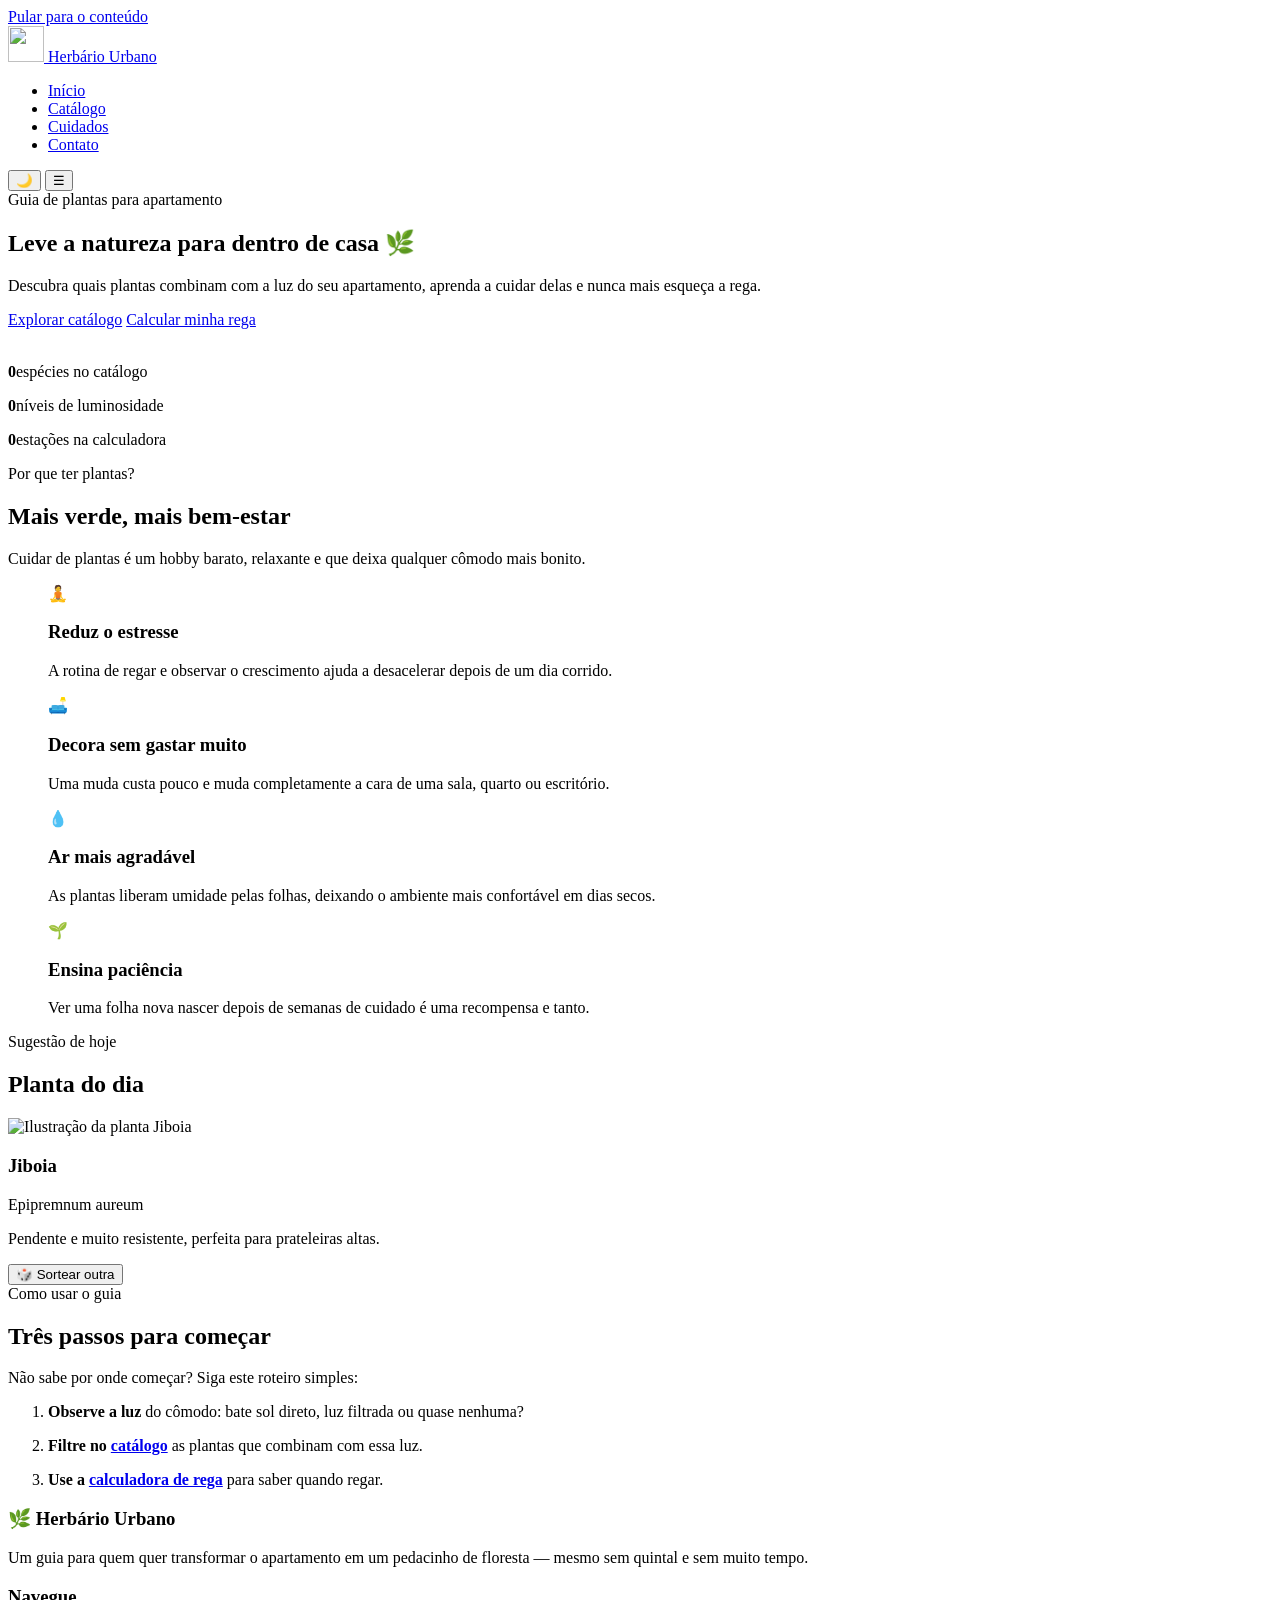
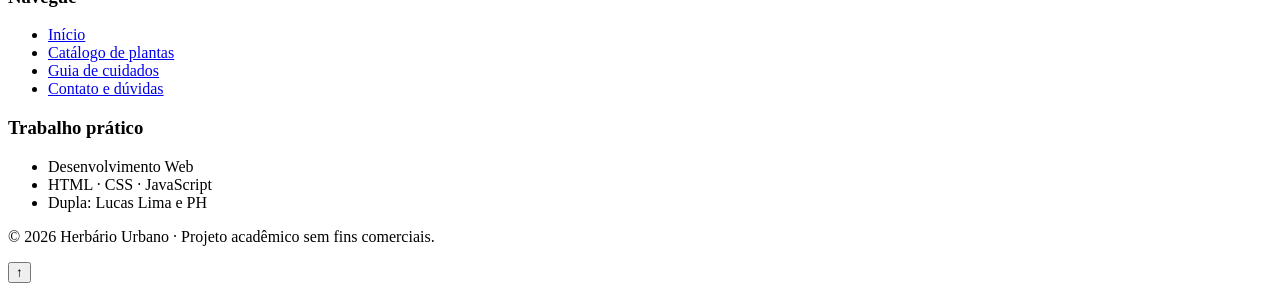
==== index.html @ 374f01f7 "Add files via upload" ====
<!DOCTYPE html>
<html lang="pt-BR">
<head>
  <meta charset="UTF-8">
  <meta name="viewport" content="width=device-width, initial-scale=1.0">
  <meta name="description" content="Guia de plantas para apartamento: catálogo, cuidados e calculadora de rega.">
  <title>Início | Herbário Urbano</title>
  <link rel="icon" href="img/logo.svg" type="image/svg+xml">
  <link rel="preconnect" href="https://fonts.googleapis.com">
  <link rel="preconnect" href="https://fonts.gstatic.com" crossorigin>
  <link href="https://fonts.googleapis.com/css2?family=Fraunces:wght@600;700&family=Inter:wght@400;500;600&display=swap" rel="stylesheet">
  <link rel="stylesheet" href="css/style.css">
</head>
<body>
  <a class="pular-link" href="#conteudo">Pular para o conteúdo</a>

  <header class="cabecalho">
    <nav class="nav container" aria-label="Navegação principal">
      <a href="index.html" class="logo">
        <img src="img/logo.svg" alt="" width="36" height="36">
        Herbário Urbano
      </a>
      <ul class="nav-lista" id="menu">
          <li><a href="index.html" class="ativo" aria-current="page">Início</a></li>
          <li><a href="plantas.html">Catálogo</a></li>
          <li><a href="cuidados.html">Cuidados</a></li>
          <li><a href="contato.html">Contato</a></li>
      </ul>
      <div class="nav-acoes">
        <button class="botao-icone tema-toggle" type="button" aria-label="Ativar tema escuro">🌙</button>
        <button class="botao-icone menu-toggle" type="button" aria-label="Abrir menu" aria-controls="menu" aria-expanded="false">☰</button>
      </div>
    </nav>
  </header>

  <main id="conteudo">
    <section class="hero">
      <div class="container">
        <div>
          <span class="etiqueta">Guia de plantas para apartamento</span>
          <h1>Leve a natureza para dentro de casa 🌿</h1>
          <p>Descubra quais plantas combinam com a luz do seu apartamento, aprenda a cuidar delas e nunca mais esqueça a rega.</p>
          <div class="hero-botoes">
            <a href="plantas.html" class="botao">Explorar catálogo</a>
            <a href="cuidados.html" class="botao botao-secundario">Calcular minha rega</a>
          </div>
        </div>
        <div class="hero-estante" aria-hidden="true">
          <div class="prateleira"></div>
          <img src="img/costela-de-adao.svg" alt="">
          <img src="img/espada-de-sao-jorge.svg" alt="">
          <img src="img/echeveria.svg" alt="">
        </div>
      </div>
    </section>

    <section class="container revelar" aria-label="Números do guia">
      <div class="numeros">
        <p><strong id="total-plantas" data-alvo="9">0</strong><span>espécies no catálogo</span></p>
        <p><strong data-alvo="3">0</strong><span>níveis de luminosidade</span></p>
        <p><strong data-alvo="4">0</strong><span>estações na calculadora</span></p>
      </div>
    </section>

    <section class="secao">
      <div class="container">
        <div class="secao-titulo revelar">
          <span class="etiqueta">Por que ter plantas?</span>
          <h2>Mais verde, mais bem-estar</h2>
          <p>Cuidar de plantas é um hobby barato, relaxante e que deixa qualquer cômodo mais bonito.</p>
        </div>
        <ul class="grade-cards" style="list-style:none">
          <li class="card revelar">
            <div class="card-icone" aria-hidden="true">🧘</div>
            <h3>Reduz o estresse</h3>
            <p>A rotina de regar e observar o crescimento ajuda a desacelerar depois de um dia corrido.</p>
          </li>
          <li class="card revelar">
            <div class="card-icone" aria-hidden="true">🛋️</div>
            <h3>Decora sem gastar muito</h3>
            <p>Uma muda custa pouco e muda completamente a cara de uma sala, quarto ou escritório.</p>
          </li>
          <li class="card revelar">
            <div class="card-icone" aria-hidden="true">💧</div>
            <h3>Ar mais agradável</h3>
            <p>As plantas liberam umidade pelas folhas, deixando o ambiente mais confortável em dias secos.</p>
          </li>
          <li class="card revelar">
            <div class="card-icone" aria-hidden="true">🌱</div>
            <h3>Ensina paciência</h3>
            <p>Ver uma folha nova nascer depois de semanas de cuidado é uma recompensa e tanto.</p>
          </li>
        </ul>
      </div>
    </section>

    <section class="secao" style="padding-top:0">
      <div class="container">
        <div class="secao-titulo">
          <span class="etiqueta">Sugestão de hoje</span>
          <h2>Planta do dia</h2>
        </div>
        <article class="planta-do-dia" id="planta-do-dia" aria-live="polite">
          <img src="img/jiboia.svg" alt="Ilustração da planta Jiboia" width="180" height="189">
          <div>
            <h3>Jiboia</h3>
            <p class="nome-cientifico">Epipremnum aureum</p>
            <p class="descricao">Pendente e muito resistente, perfeita para prateleiras altas.</p>
            <p class="dica"></p>
            <button class="botao" id="sortear-planta" type="button">🎲 Sortear outra</button>
          </div>
        </article>
      </div>
    </section>

    <section class="secao" style="padding-top:0">
      <div class="container duas-colunas">
        <div class="revelar">
          <span class="etiqueta">Como usar o guia</span>
          <h2>Três passos para começar</h2>
          <p>Não sabe por onde começar? Siga este roteiro simples:</p>
        </div>
        <ol class="lista-passos revelar">
          <li><p><strong>Observe a luz</strong> do cômodo: bate sol direto, luz filtrada ou quase nenhuma?</p></li>
          <li><p><strong>Filtre no <a href="plantas.html">catálogo</a></strong> as plantas que combinam com essa luz.</p></li>
          <li><p><strong>Use a <a href="cuidados.html#calculadora">calculadora de rega</a></strong> para saber quando regar.</p></li>
        </ol>
      </div>
    </section>
  </main>

  <footer class="rodape">
    <div class="container">
      <div class="rodape-grade">
        <section>
          <h3>🌿 Herbário Urbano</h3>
          <p>Um guia para quem quer transformar o apartamento em um pedacinho de floresta — mesmo sem quintal e sem muito tempo.</p>
        </section>
        <nav aria-label="Links do rodapé">
          <h3>Navegue</h3>
          <ul>
            <li><a href="index.html">Início</a></li>
            <li><a href="plantas.html">Catálogo de plantas</a></li>
            <li><a href="cuidados.html">Guia de cuidados</a></li>
            <li><a href="contato.html">Contato e dúvidas</a></li>
          </ul>
        </nav>
        <section>
          <h3>Trabalho prático</h3>
          <ul>
            <li>Desenvolvimento Web</li>
            <li>HTML · CSS · JavaScript</li>
            <li>Dupla: Lucas Lima e PH</li>
          </ul>
        </section>
      </div>
      <p class="rodape-base">© <span id="ano-atual">2026</span> Herbário Urbano · Projeto acadêmico sem fins comerciais.</p>
    </div>
  </footer>

  <button class="botao-icone voltar-topo" type="button" aria-label="Voltar ao topo">↑</button>

  <script src="js/dados.js"></script>
  <script src="js/main.js"></script>
</body>
</html>
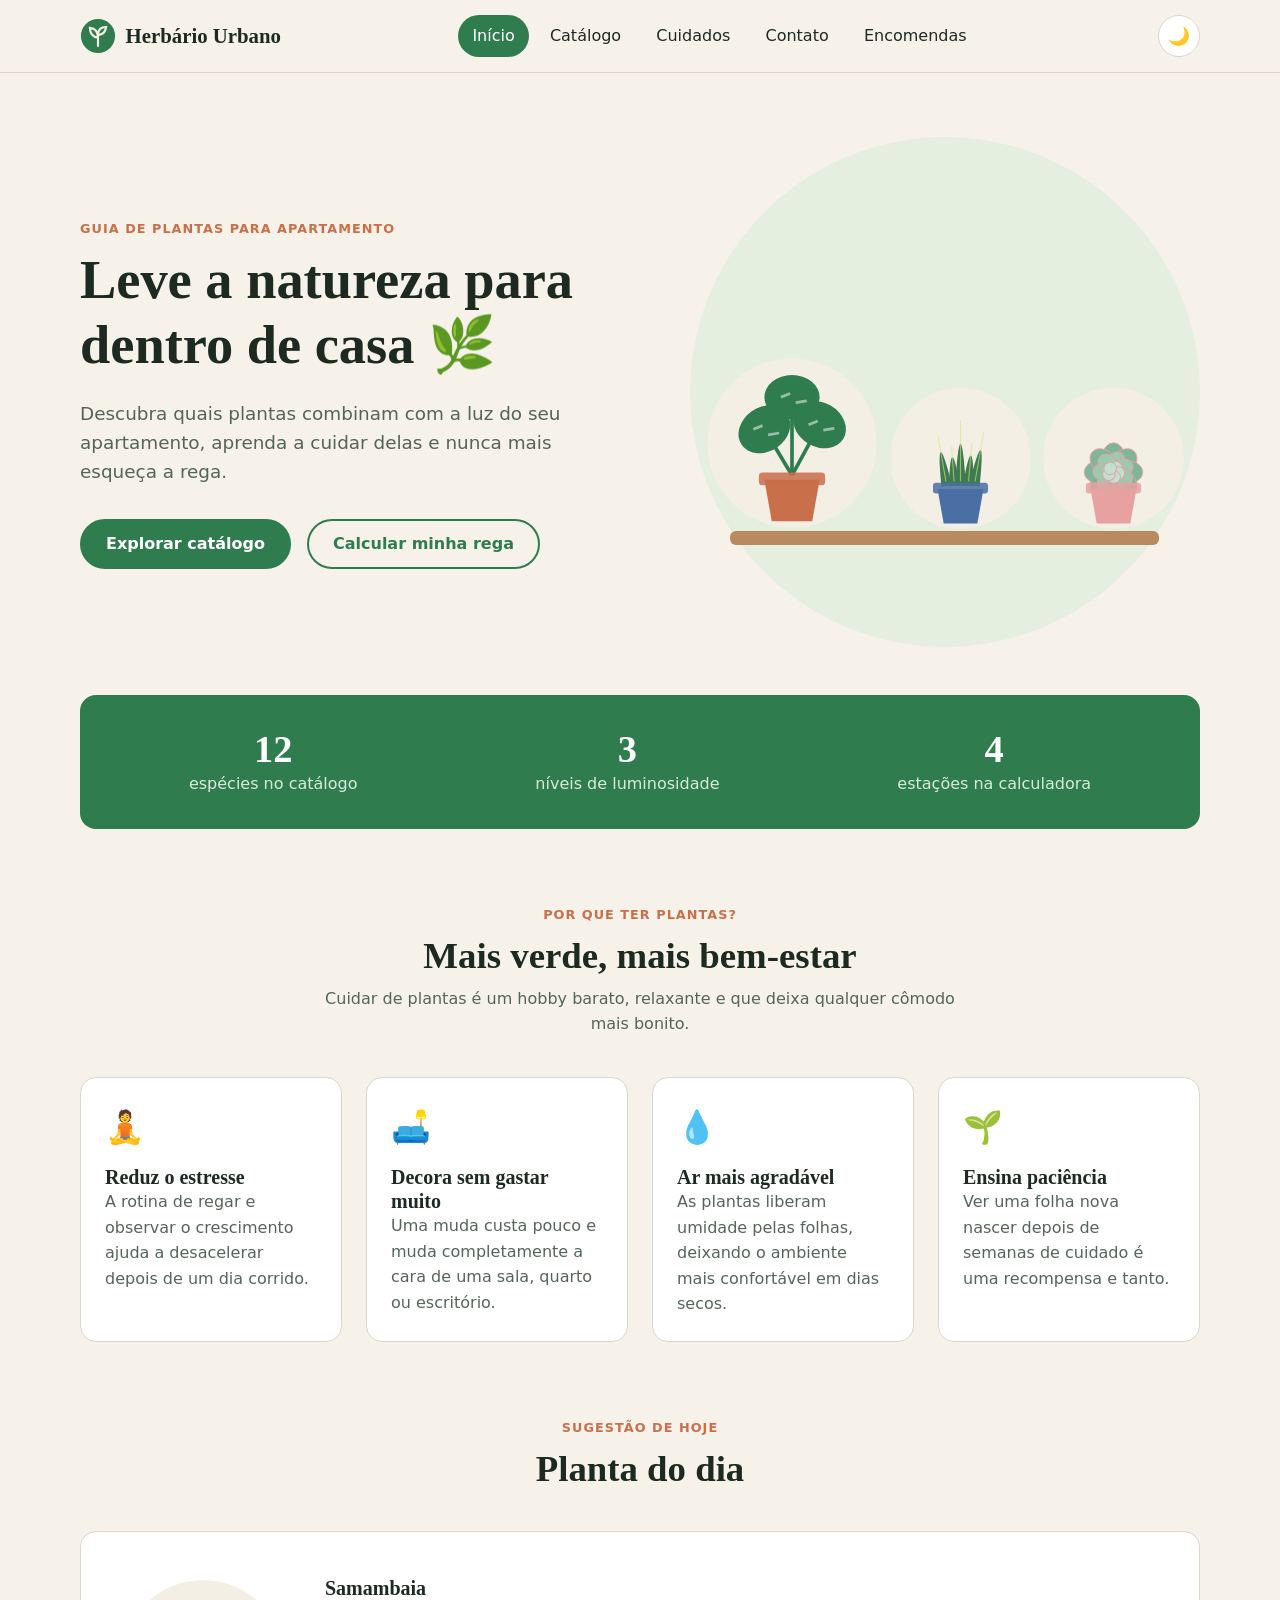
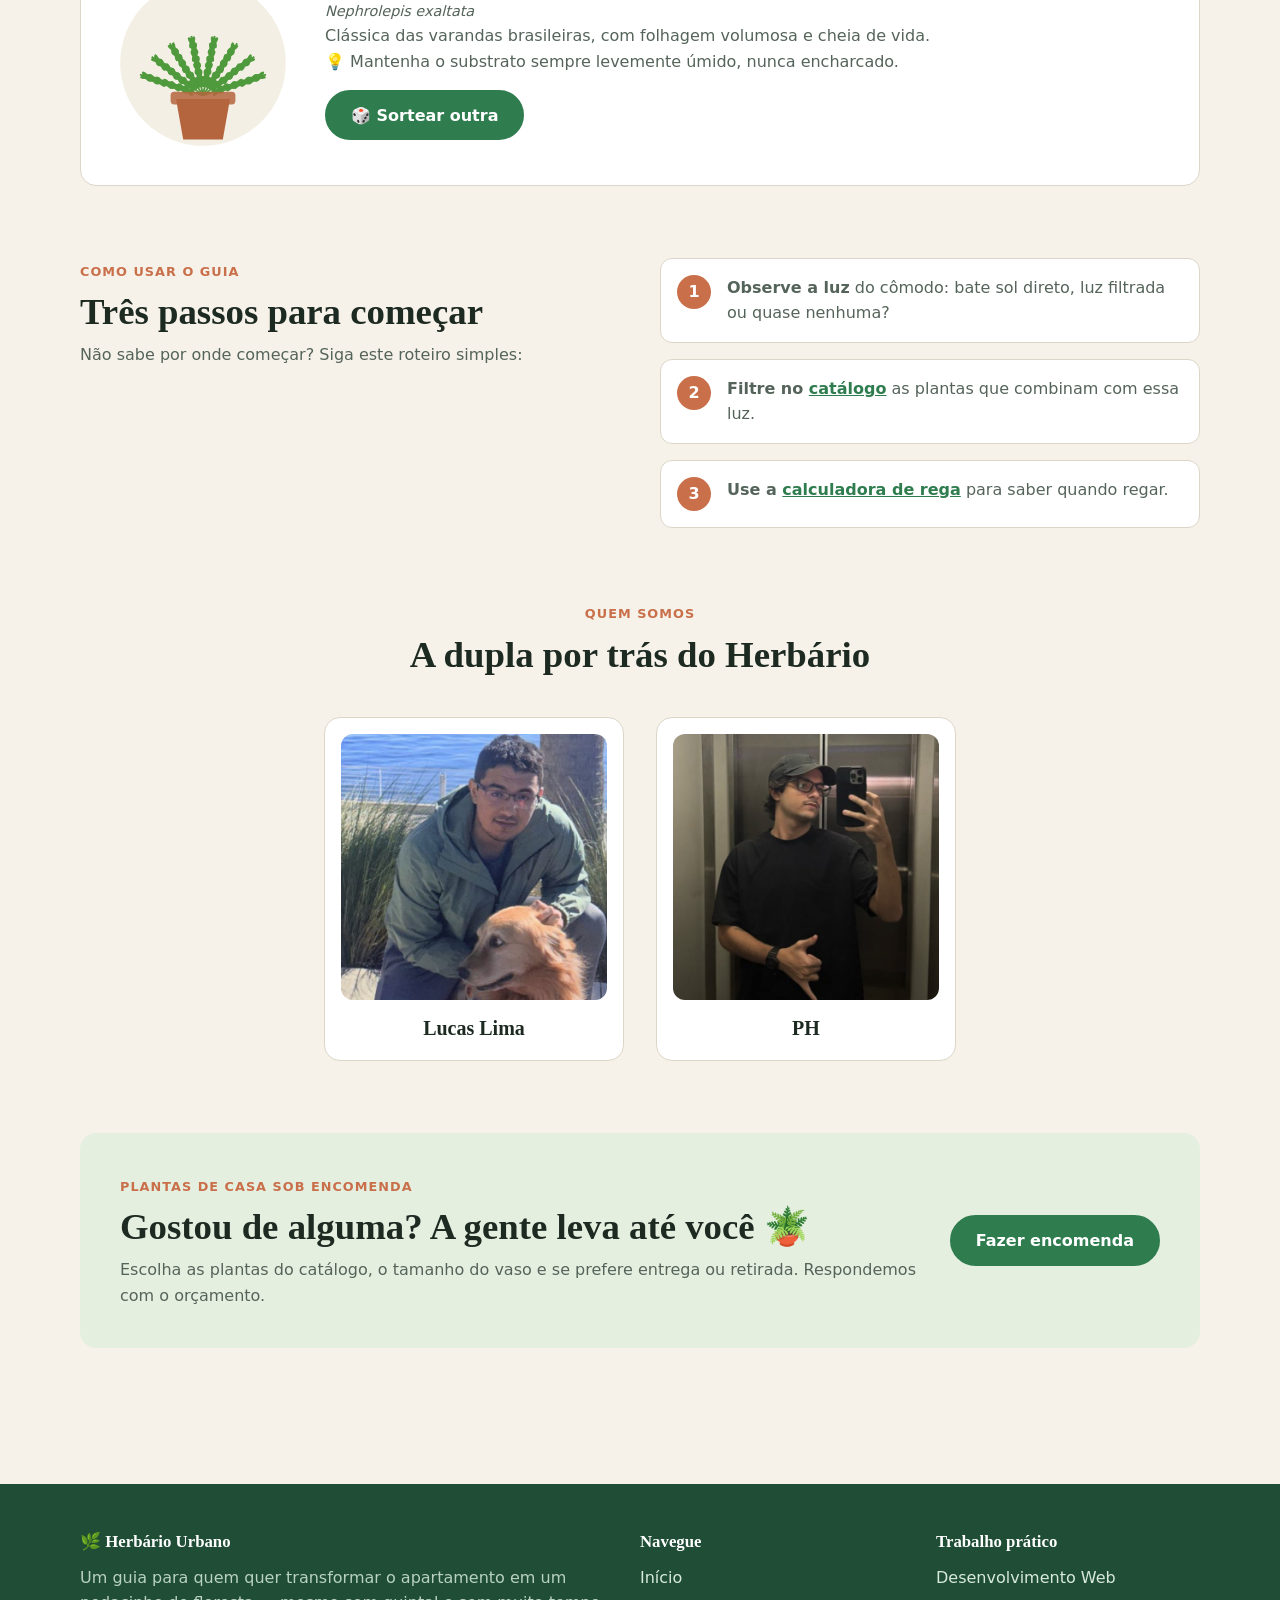
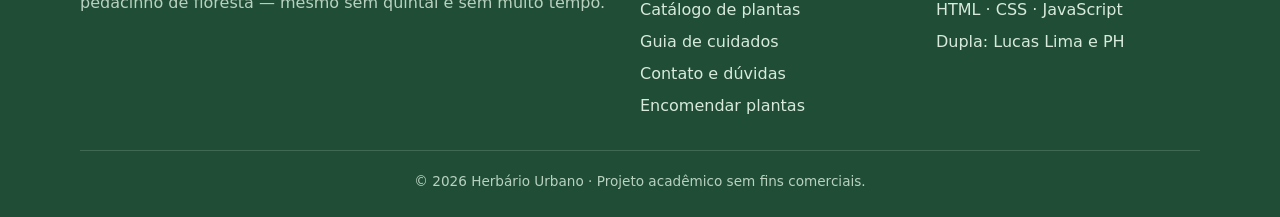
==== commit 2afd9557: "Add files via upload" ====
--- a/index.html
+++ b/index.html
@@ -25,6 +25,7 @@
           <li><a href="plantas.html">Catálogo</a></li>
           <li><a href="cuidados.html">Cuidados</a></li>
           <li><a href="contato.html">Contato</a></li>
+          <li><a href="encomendas.html">Encomendas</a></li>
       </ul>
       <div class="nav-acoes">
         <button class="botao-icone tema-toggle" type="button" aria-label="Ativar tema escuro">🌙</button>
@@ -125,6 +126,38 @@
           <li><p><strong>Filtre no <a href="plantas.html">catálogo</a></strong> as plantas que combinam com essa luz.</p></li>
           <li><p><strong>Use a <a href="cuidados.html#calculadora">calculadora de rega</a></strong> para saber quando regar.</p></li>
         </ol>
+      </div>
+    </section>
+
+    <section class="secao" style="padding-top:0">
+      <div class="container">
+        <div class="secao-titulo revelar">
+          <span class="etiqueta">Quem somos</span>
+          <h2>A dupla por trás do Herbário</h2>
+        </div>
+        <ul class="dupla">
+          <li class="pessoa revelar">
+            <img src="img/lucas-lima.jpg" alt="Foto de Lucas Lima" width="320" height="312" loading="lazy">
+            <h3>Lucas Lima</h3>
+          </li>
+          <li class="pessoa revelar">
+            <img src="img/ph.jpg" alt="Foto de PH" width="320" height="312" loading="lazy">
+            <h3>PH</h3>
+          </li>
+        </ul>
+      </div>
+    </section>
+
+    <section class="secao" style="padding-top:0">
+      <div class="container">
+        <div class="chamada-encomenda revelar">
+          <div>
+            <span class="etiqueta">Plantas de casa sob encomenda</span>
+            <h2>Gostou de alguma? A gente leva até você 🪴</h2>
+            <p>Escolha as plantas do catálogo, o tamanho do vaso e se prefere entrega ou retirada. Respondemos com o orçamento.</p>
+          </div>
+          <a href="encomendas.html" class="botao">Fazer encomenda</a>
+        </div>
       </div>
     </section>
   </main>
@@ -143,6 +176,7 @@
             <li><a href="plantas.html">Catálogo de plantas</a></li>
             <li><a href="cuidados.html">Guia de cuidados</a></li>
             <li><a href="contato.html">Contato e dúvidas</a></li>
+            <li><a href="encomendas.html">Encomendar plantas</a></li>
           </ul>
         </nav>
         <section>
--- a/css/style.css
+++ b/css/style.css
@@ -0,0 +1,792 @@
+/* =========================================================
+   Herbário Urbano — folha de estilos principal
+   Organização:
+   1. Variáveis e reset
+   2. Tipografia e elementos base
+   3. Cabeçalho e navegação
+   4. Componentes (botões, cards, tabelas, formulários, modal)
+   5. Seções específicas das páginas
+   6. Rodapé
+   7. Animações
+   8. Responsividade
+   ========================================================= */
+
+/* ---------- 1. Variáveis e reset ---------- */
+:root {
+  --verde-escuro: #1f4d36;
+  --verde: #2f7d4f;
+  --verde-claro: #e5efe0;
+  --terracota: #c96f4a;
+  --areia: #f6f2e9;
+  --texto: #1d2a22;
+  --texto-suave: #55645a;
+  --branco: #ffffff;
+  --borda: #dcd6c8;
+  --erro: #b3261e;
+  --sucesso: #2f7d4f;
+  --sombra: 0 8px 24px rgba(31, 77, 54, 0.12);
+  --raio: 16px;
+  --fonte-titulo: "Fraunces", Georgia, serif;
+  --fonte-texto: "Inter", system-ui, -apple-system, "Segoe UI", sans-serif;
+  --largura-max: 1120px;
+}
+
+/* Tema escuro (ativado via JavaScript) */
+body.tema-escuro {
+  --verde-claro: #23332a;
+  --areia: #141c17;
+  --texto: #eef3ec;
+  --texto-suave: #a9b8ad;
+  --branco: #1c2620;
+  --borda: #34453a;
+  --sombra: 0 8px 24px rgba(0, 0, 0, 0.4);
+}
+
+*,
+*::before,
+*::after {
+  box-sizing: border-box;
+  margin: 0;
+  padding: 0;
+}
+
+html {
+  scroll-behavior: smooth;
+}
+
+/* ---------- 2. Tipografia e elementos base ---------- */
+body {
+  font-family: var(--fonte-texto);
+  background: var(--areia);
+  color: var(--texto);
+  line-height: 1.6;
+  transition: background 0.3s, color 0.3s;
+}
+
+h1,
+h2,
+h3 {
+  font-family: var(--fonte-titulo);
+  line-height: 1.2;
+  color: var(--texto);
+}
+
+h1 { font-size: clamp(2rem, 5vw, 3.4rem); }
+h2 { font-size: clamp(1.6rem, 3.5vw, 2.3rem); margin-bottom: 0.5rem; }
+h3 { font-size: 1.25rem; }
+
+p { color: var(--texto-suave); }
+
+a { color: var(--verde); }
+
+img { max-width: 100%; display: block; }
+
+.container {
+  width: 90%;
+  max-width: var(--largura-max);
+  margin: 0 auto;
+}
+
+.secao { padding: 4.5rem 0; }
+
+.secao-titulo {
+  text-align: center;
+  max-width: 640px;
+  margin: 0 auto 2.5rem;
+}
+
+.etiqueta {
+  display: inline-block;
+  font-size: 0.8rem;
+  font-weight: 600;
+  letter-spacing: 0.08em;
+  text-transform: uppercase;
+  color: var(--terracota);
+  margin-bottom: 0.5rem;
+}
+
+/* Link "pular para o conteúdo" (acessibilidade) */
+.pular-link {
+  position: absolute;
+  left: -999px;
+  background: var(--verde);
+  color: #fff;
+  padding: 0.5rem 1rem;
+  z-index: 200;
+}
+.pular-link:focus { left: 1rem; top: 1rem; }
+
+/* ---------- 3. Cabeçalho e navegação ---------- */
+.cabecalho {
+  position: sticky;
+  top: 0;
+  z-index: 100;
+  background: var(--areia);
+  border-bottom: 1px solid var(--borda);
+  transition: box-shadow 0.3s, background 0.3s;
+}
+
+.cabecalho.rolado { box-shadow: var(--sombra); }
+
+.nav {
+  display: flex;
+  align-items: center;
+  justify-content: space-between;
+  height: 72px;
+  gap: 1rem;
+}
+
+.logo {
+  display: flex;
+  align-items: center;
+  gap: 0.6rem;
+  font-family: var(--fonte-titulo);
+  font-size: 1.3rem;
+  font-weight: 700;
+  color: var(--texto);
+  text-decoration: none;
+}
+.logo img { width: 36px; height: 36px; }
+
+.nav-lista {
+  display: flex;
+  list-style: none;
+  gap: 0.4rem;
+}
+
+.nav-lista a {
+  display: block;
+  padding: 0.5rem 0.9rem;
+  border-radius: 999px;
+  color: var(--texto);
+  text-decoration: none;
+  font-weight: 500;
+  transition: background 0.2s;
+}
+
+.nav-lista a:hover { background: var(--verde-claro); }
+.nav-lista a.ativo { background: var(--verde); color: #fff; }
+
+.nav-acoes { display: flex; align-items: center; gap: 0.5rem; }
+
+.botao-icone {
+  width: 42px;
+  height: 42px;
+  border-radius: 50%;
+  border: 1px solid var(--borda);
+  background: var(--branco);
+  color: var(--texto);
+  font-size: 1.1rem;
+  cursor: pointer;
+  display: grid;
+  place-items: center;
+}
+
+.menu-toggle { display: none; }
+
+/* ---------- 4. Componentes ---------- */
+/* Botões */
+.botao {
+  display: inline-flex;
+  align-items: center;
+  gap: 0.5rem;
+  padding: 0.85rem 1.5rem;
+  border-radius: 999px;
+  border: 2px solid var(--verde);
+  background: var(--verde);
+  color: #fff;
+  font: 600 1rem var(--fonte-texto);
+  text-decoration: none;
+  cursor: pointer;
+  transition: transform 0.2s, background 0.2s;
+}
+.botao:hover { background: var(--verde-escuro); transform: translateY(-2px); }
+
+.botao-secundario { background: transparent; color: var(--verde); }
+.botao-secundario:hover { background: var(--verde-claro); }
+
+.botao:focus-visible,
+.botao-icone:focus-visible,
+.filtro:focus-visible,
+input:focus-visible,
+select:focus-visible,
+textarea:focus-visible {
+  outline: 3px solid var(--terracota);
+  outline-offset: 2px;
+}
+
+/* Cards */
+.grade-cards {
+  display: grid;
+  grid-template-columns: repeat(auto-fill, minmax(240px, 1fr));
+  gap: 1.5rem;
+}
+
+.card {
+  background: var(--branco);
+  border: 1px solid var(--borda);
+  border-radius: var(--raio);
+  padding: 1.5rem;
+  transition: transform 0.25s, box-shadow 0.25s;
+}
+.card:hover { transform: translateY(-4px); box-shadow: var(--sombra); }
+
+.card-icone { font-size: 2rem; margin-bottom: 0.75rem; }
+
+/* Card de planta */
+.card-planta {
+  display: flex;
+  flex-direction: column;
+  padding: 0;
+  overflow: hidden;
+  position: relative;
+}
+
+.card-planta figure {
+  background: var(--verde-claro);
+  padding: 1rem;
+}
+.card-planta figure img { height: 180px; margin: 0 auto; }
+
+.card-planta .card-corpo {
+  padding: 1.25rem;
+  display: flex;
+  flex-direction: column;
+  gap: 0.5rem;
+  flex: 1;
+}
+
+.nome-cientifico { font-style: italic; font-size: 0.9rem; }
+
+.selos { display: flex; flex-wrap: wrap; gap: 0.4rem; list-style: none; }
+.selo {
+  font-size: 0.75rem;
+  font-weight: 600;
+  padding: 0.25rem 0.6rem;
+  border-radius: 999px;
+  background: var(--verde-claro);
+  color: var(--verde);
+}
+body.tema-escuro .selo { color: #9fd7b2; }
+.selo-pet { background: #fbe9df; color: var(--terracota); }
+
+.card-planta .botao { margin-top: auto; justify-content: center; padding: 0.6rem 1rem; }
+
+.favorito {
+  position: absolute;
+  top: 0.75rem;
+  right: 0.75rem;
+  width: 40px;
+  height: 40px;
+  border-radius: 50%;
+  border: none;
+  background: var(--branco);
+  box-shadow: var(--sombra);
+  font-size: 1.2rem;
+  cursor: pointer;
+  transition: transform 0.2s;
+}
+.favorito:hover { transform: scale(1.12); }
+.favorito.ativo { animation: pulsar 0.4s; }
+
+/* Tabelas */
+.tabela-wrapper {
+  overflow-x: auto;
+  border-radius: var(--raio);
+  border: 1px solid var(--borda);
+  background: var(--branco);
+}
+
+table { width: 100%; border-collapse: collapse; min-width: 560px; }
+caption { text-align: left; padding: 1rem 1.25rem; font-weight: 600; color: var(--texto); }
+th, td { padding: 0.9rem 1.25rem; text-align: left; border-top: 1px solid var(--borda); }
+thead th { background: var(--verde); color: #fff; border-top: none; }
+tbody tr:nth-child(even) { background: var(--verde-claro); }
+
+/* Formulários */
+.campo { display: flex; flex-direction: column; gap: 0.35rem; margin-bottom: 1.1rem; }
+.campo label { font-weight: 600; font-size: 0.95rem; }
+
+input[type="text"],
+input[type="email"],
+input[type="tel"],
+input[type="search"],
+select,
+textarea {
+  width: 100%;
+  padding: 0.8rem 1rem;
+  border: 1.5px solid var(--borda);
+  border-radius: 12px;
+  background: var(--branco);
+  color: var(--texto);
+  font: 1rem var(--fonte-texto);
+  transition: border-color 0.2s;
+}
+textarea { resize: vertical; min-height: 130px; }
+
+.campo.invalido input,
+.campo.invalido select,
+.campo.invalido textarea { border-color: var(--erro); }
+.campo.valido input,
+.campo.valido select,
+.campo.valido textarea { border-color: var(--sucesso); }
+
+.msg-erro { color: var(--erro); font-size: 0.85rem; min-height: 1.1em; }
+body.tema-escuro .msg-erro { color: #ff8a80; }
+
+.contador { font-size: 0.8rem; text-align: right; color: var(--texto-suave); }
+
+.checkbox { display: flex; flex-direction: row; align-items: flex-start; gap: 0.6rem; }
+.checkbox input { margin-top: 0.3rem; accent-color: var(--verde); }
+.checkbox label { font-weight: 400; }
+
+/* Modal */
+.modal {
+  position: fixed;
+  inset: 0;
+  background: rgba(10, 20, 14, 0.6);
+  display: grid;
+  place-items: center;
+  padding: 1rem;
+  z-index: 300;
+  opacity: 0;
+  visibility: hidden;
+  transition: opacity 0.25s, visibility 0.25s;
+}
+.modal.aberto { opacity: 1; visibility: visible; }
+
+.modal-conteudo {
+  background: var(--branco);
+  border-radius: var(--raio);
+  max-width: 720px;
+  width: 100%;
+  max-height: 90vh;
+  overflow-y: auto;
+  display: grid;
+  grid-template-columns: 220px 1fr;
+  transform: translateY(20px);
+  transition: transform 0.25s;
+}
+.modal.aberto .modal-conteudo { transform: translateY(0); }
+
+.modal-imagem { background: var(--verde-claro); padding: 1.5rem; display: grid; place-items: center; }
+.modal-texto { padding: 2rem; position: relative; }
+.modal-texto ul { margin: 1rem 0; padding-left: 1.2rem; }
+.modal-texto li { margin-bottom: 0.35rem; }
+.modal-fechar { position: absolute; top: 1rem; right: 1rem; }
+
+/* Avisos */
+.aviso {
+  padding: 1rem 1.25rem;
+  border-radius: 12px;
+  background: var(--verde-claro);
+  border-left: 5px solid var(--verde);
+}
+
+/* ---------- 5. Seções específicas ---------- */
+/* Hero (página inicial) */
+.hero { padding: 4rem 0 3rem; }
+.hero .container {
+  display: grid;
+  grid-template-columns: 1.1fr 1fr;
+  align-items: center;
+  gap: 3rem;
+}
+.hero p { font-size: 1.15rem; margin: 1.25rem 0 2rem; max-width: 520px; }
+.hero-botoes { display: flex; flex-wrap: wrap; gap: 1rem; }
+
+.hero-estante {
+  position: relative;
+  background: var(--verde-claro);
+  border-radius: 50%;
+  aspect-ratio: 1;
+  display: flex;
+  align-items: flex-end;
+  justify-content: center;
+  padding-bottom: 22%;
+}
+.hero-estante .prateleira {
+  position: absolute;
+  bottom: 20%;
+  left: 8%;
+  right: 8%;
+  height: 14px;
+  border-radius: 6px;
+  background: #b98a5e;
+}
+.hero-estante img { width: 30%; position: relative; z-index: 1; }
+.hero-estante img:nth-child(2) { width: 36%; animation: balancar 4s ease-in-out infinite; transform-origin: bottom; }
+.hero-estante img:nth-child(1) { animation: balancar 5s ease-in-out infinite reverse; transform-origin: bottom; }
+
+/* Estatísticas */
+.numeros {
+  display: flex;
+  justify-content: space-around;
+  flex-wrap: wrap;
+  gap: 1.5rem;
+  text-align: center;
+  padding: 2rem;
+  background: var(--verde);
+  border-radius: var(--raio);
+}
+.numeros strong { display: block; font: 700 2.4rem var(--fonte-titulo); color: #fff; }
+.numeros span { color: #d8eadc; }
+
+/* Planta do dia */
+.planta-do-dia {
+  display: flex;
+  align-items: center;
+  gap: 2rem;
+  background: var(--branco);
+  border: 1px solid var(--borda);
+  border-radius: var(--raio);
+  padding: 2rem;
+}
+.planta-do-dia img { width: 180px; flex-shrink: 0; }
+.planta-do-dia .botao { margin-top: 1rem; }
+
+/* Cabeçalho interno das páginas */
+.pagina-topo { padding: 3.5rem 0 2rem; text-align: center; }
+.pagina-topo p { max-width: 620px; margin: 0.75rem auto 0; }
+
+/* Barra de filtros (catálogo) */
+.filtros {
+  display: flex;
+  flex-wrap: wrap;
+  gap: 1rem;
+  align-items: center;
+  justify-content: space-between;
+  margin-bottom: 1.5rem;
+}
+.filtros input[type="search"] { max-width: 320px; }
+.grupo-filtros { display: flex; flex-wrap: wrap; gap: 0.5rem; }
+
+.filtro {
+  padding: 0.55rem 1rem;
+  border-radius: 999px;
+  border: 1.5px solid var(--borda);
+  background: var(--branco);
+  color: var(--texto);
+  font: 500 0.9rem var(--fonte-texto);
+  cursor: pointer;
+}
+.filtro.ativo { background: var(--verde); border-color: var(--verde); color: #fff; }
+
+.filtros-extra { display: flex; flex-wrap: wrap; gap: 1rem; align-items: center; margin-bottom: 1.5rem; }
+.filtros-extra select { width: auto; }
+.filtros-extra label { display: flex; align-items: center; gap: 0.4rem; cursor: pointer; }
+
+.resultado-contagem { font-weight: 600; margin-bottom: 1rem; color: var(--texto-suave); }
+.vazio { text-align: center; padding: 3rem 1rem; grid-column: 1 / -1; }
+
+/* Layout em duas colunas (cuidados e contato) */
+.duas-colunas {
+  display: grid;
+  grid-template-columns: 1fr 1fr;
+  gap: 2.5rem;
+  align-items: start;
+}
+
+.lista-passos { counter-reset: passo; list-style: none; display: grid; gap: 1rem; }
+.lista-passos li {
+  counter-increment: passo;
+  display: flex;
+  gap: 1rem;
+  align-items: flex-start;
+  background: var(--branco);
+  border: 1px solid var(--borda);
+  border-radius: 12px;
+  padding: 1rem;
+}
+.lista-passos li::before {
+  content: counter(passo);
+  flex-shrink: 0;
+  width: 34px;
+  height: 34px;
+  border-radius: 50%;
+  background: var(--terracota);
+  color: #fff;
+  display: grid;
+  place-items: center;
+  font-weight: 700;
+}
+
+.calculadora {
+  background: var(--branco);
+  border: 1px solid var(--borda);
+  border-radius: var(--raio);
+  padding: 2rem;
+}
+.resultado-calc { margin-top: 1.25rem; display: none; }
+.resultado-calc.visivel { display: block; animation: surgir 0.4s ease; }
+.resultado-calc strong { color: var(--verde); font-size: 1.15rem; }
+
+/* FAQ (acordeão) */
+.faq-item { border-bottom: 1px solid var(--borda); }
+.faq-pergunta {
+  width: 100%;
+  text-align: left;
+  background: none;
+  border: none;
+  padding: 1.1rem 0;
+  font: 600 1.05rem var(--fonte-texto);
+  color: var(--texto);
+  cursor: pointer;
+  display: flex;
+  justify-content: space-between;
+  gap: 1rem;
+}
+.faq-pergunta span { transition: transform 0.3s; }
+.faq-item.aberto .faq-pergunta span { transform: rotate(45deg); }
+.faq-resposta { max-height: 0; overflow: hidden; transition: max-height 0.35s ease; }
+.faq-resposta p { padding-bottom: 1.1rem; }
+
+.form-card {
+  background: var(--branco);
+  border: 1px solid var(--borda);
+  border-radius: var(--raio);
+  padding: 2rem;
+}
+
+.sucesso-envio { display: none; }
+.sucesso-envio.visivel { display: block; animation: surgir 0.4s ease; }
+.sucesso-envio dl { margin: 1rem 0; display: grid; grid-template-columns: auto 1fr; gap: 0.4rem 1rem; }
+.sucesso-envio dt { font-weight: 600; }
+.sucesso-envio dd { color: var(--texto-suave); word-break: break-word; }
+
+/* ---------- 6. Rodapé ---------- */
+.rodape { background: var(--verde-escuro); color: #d8eadc; padding: 3rem 0 1.5rem; margin-top: 4rem; }
+.rodape-grade {
+  display: grid;
+  grid-template-columns: 2fr 1fr 1fr;
+  gap: 2rem;
+  margin-bottom: 2rem;
+}
+.rodape h3 { color: #fff; margin-bottom: 0.75rem; font-size: 1.05rem; }
+.rodape p { color: #b9d2c0; }
+.rodape ul { list-style: none; display: grid; gap: 0.4rem; }
+.rodape a { color: #d8eadc; text-decoration: none; }
+.rodape a:hover { text-decoration: underline; }
+.rodape-base { border-top: 1px solid rgba(255, 255, 255, 0.15); padding-top: 1.25rem; font-size: 0.85rem; text-align: center; }
+
+/* Botão voltar ao topo */
+.voltar-topo {
+  position: fixed;
+  right: 1.25rem;
+  bottom: 1.25rem;
+  opacity: 0;
+  pointer-events: none;
+  transition: opacity 0.3s;
+  z-index: 90;
+  background: var(--verde);
+  color: #fff;
+  border: none;
+}
+.voltar-topo.visivel { opacity: 1; pointer-events: auto; }
+
+/* ---------- 7. Animações ---------- */
+@keyframes balancar {
+  0%, 100% { transform: rotate(-2deg); }
+  50% { transform: rotate(2deg); }
+}
+@keyframes surgir {
+  from { opacity: 0; transform: translateY(10px); }
+  to { opacity: 1; transform: translateY(0); }
+}
+@keyframes pulsar {
+  50% { transform: scale(1.35); }
+}
+
+/* Elementos que aparecem ao rolar a página (ativado pelo JS) */
+.revelar { opacity: 0; transform: translateY(30px); transition: opacity 0.6s, transform 0.6s; }
+.revelar.visivel { opacity: 1; transform: none; }
+
+@media (prefers-reduced-motion: reduce) {
+  *, *::before, *::after { animation: none !important; transition: none !important; }
+  .revelar { opacity: 1; transform: none; }
+}
+
+/* ---------- 8. Responsividade ---------- */
+@media (max-width: 900px) {
+  .hero .container,
+  .duas-colunas { grid-template-columns: 1fr; }
+  .hero { text-align: center; }
+  .hero p { margin-left: auto; margin-right: auto; }
+  .hero-botoes { justify-content: center; }
+  .hero-estante { max-width: 380px; margin: 0 auto; }
+  .rodape-grade { grid-template-columns: 1fr 1fr; }
+}
+
+@media (max-width: 720px) {
+  .menu-toggle { display: grid; }
+
+  .nav-lista {
+    position: absolute;
+    top: 72px;
+    left: 0;
+    right: 0;
+    flex-direction: column;
+    background: var(--areia);
+    border-bottom: 1px solid var(--borda);
+    padding: 0 5%;
+    max-height: 0;
+    overflow: hidden;
+    transition: max-height 0.35s ease, padding 0.35s;
+  }
+  .nav-lista.aberto { max-height: 320px; padding: 1rem 5%; }
+
+  .planta-do-dia { flex-direction: column; text-align: center; }
+  .modal-conteudo { grid-template-columns: 1fr; }
+  .modal-imagem img { width: 140px; }
+  .filtros input[type="search"] { max-width: none; }
+  .rodape-grade { grid-template-columns: 1fr; }
+  .secao { padding: 3rem 0; }
+}
+
+/* Texto visível apenas para leitores de tela */
+.sr-only {
+  position: absolute;
+  width: 1px;
+  height: 1px;
+  overflow: hidden;
+  clip: rect(0, 0, 0, 0);
+  white-space: nowrap;
+}
+
+/* Botões de rádio estilizados como "pílulas" na calculadora */
+.calculadora .filtro input { accent-color: var(--verde); }
+.calculadora .filtro:has(input:checked) { background: var(--verde); border-color: var(--verde); color: #fff; }
+
+/* =========================================================
+   9. Novidades: dupla, encomendas e menu com 5 links
+   (bloco acrescentado — nada acima foi alterado)
+   ========================================================= */
+
+/* Menu mobile com um link a mais */
+@media (max-width: 720px) {
+  .nav-lista.aberto { max-height: 400px; }
+}
+
+/* Página inicial: quem somos */
+.dupla {
+  list-style: none;
+  display: grid;
+  grid-template-columns: repeat(2, minmax(0, 300px));
+  justify-content: center;
+  gap: 2rem;
+}
+.pessoa {
+  background: var(--branco);
+  border: 1px solid var(--borda);
+  border-radius: var(--raio);
+  padding: 1rem 1rem 1.25rem;
+  text-align: center;
+  transition: transform 0.25s, box-shadow 0.25s;
+}
+.pessoa:hover { transform: translateY(-4px); box-shadow: var(--sombra); }
+.pessoa img {
+  width: 100%;
+  height: auto;
+  aspect-ratio: 1;
+  object-fit: cover;
+  object-position: center 30%;
+  border-radius: 12px;
+  margin-bottom: 1rem;
+}
+
+/* Página inicial: chamada para encomendas */
+.chamada-encomenda {
+  display: flex;
+  align-items: center;
+  justify-content: space-between;
+  gap: 2rem;
+  background: var(--verde-claro);
+  border-radius: var(--raio);
+  padding: 2.5rem;
+}
+.chamada-encomenda .botao { flex-shrink: 0; }
+
+/* Encomendas: como funciona */
+.passos-encomenda {
+  list-style: none;
+  display: grid;
+  grid-template-columns: repeat(3, 1fr);
+  gap: 1rem;
+}
+.passos-encomenda li {
+  background: var(--verde);
+  color: #fff;
+  border-radius: var(--raio);
+  padding: 1.25rem 1.5rem;
+  display: grid;
+  gap: 0.15rem;
+}
+.passos-encomenda strong { font: 700 1.2rem var(--fonte-titulo); }
+.passos-encomenda span { color: #d8eadc; }
+
+/* Encomendas: layout formulário + resumo */
+.layout-encomenda {
+  display: grid;
+  grid-template-columns: 1fr 320px;
+  gap: 2rem;
+  align-items: start;
+}
+.layout-encomenda h2 { font-size: 1.5rem; }
+
+.lista-encomenda { list-style: none; display: grid; gap: 0.6rem; margin: 1.25rem 0 0.5rem; }
+.item-encomenda {
+  display: flex;
+  align-items: center;
+  gap: 1rem;
+  padding: 0.6rem 0.9rem;
+  border: 1.5px solid var(--borda);
+  border-radius: 12px;
+  transition: border-color 0.2s, background 0.2s;
+}
+.item-encomenda.escolhido { border-color: var(--verde); background: var(--verde-claro); }
+.item-encomenda img { width: 56px; flex-shrink: 0; }
+.item-encomenda > div:first-of-type { flex: 1; display: grid; }
+.item-encomenda span { font-size: 0.85rem; color: var(--texto-suave); }
+
+.quantidade { display: flex; align-items: center; gap: 0.5rem; }
+.quantidade output { min-width: 1.6rem; text-align: center; font-weight: 700; }
+
+.opcoes-pilula .filtro input { accent-color: var(--verde); }
+.opcoes-pilula .filtro:has(input:checked) { background: var(--verde); border-color: var(--verde); color: #fff; }
+
+/* Encomendas: resumo do pedido */
+.resumo-encomenda {
+  position: sticky;
+  top: 90px;
+  background: var(--branco);
+  border: 1px solid var(--borda);
+  border-radius: var(--raio);
+  padding: 1.5rem;
+  box-shadow: var(--sombra);
+}
+.resumo-encomenda ul { list-style: none; margin: 1rem 0; display: grid; gap: 0.4rem; }
+.resumo-encomenda li { display: flex; justify-content: space-between; gap: 1rem; }
+.resumo-encomenda .resumo-vazio { color: var(--texto-suave); font-size: 0.9rem; }
+.resumo-total {
+  display: flex;
+  justify-content: space-between;
+  border-top: 1px solid var(--borda);
+  padding-top: 0.75rem;
+  margin-bottom: 1rem;
+  color: var(--texto);
+}
+.resumo-encomenda > .botao { width: 100%; justify-content: center; }
+.resumo-encomenda .sucesso-envio .botao { width: 100%; justify-content: center; margin-top: 0.75rem; }
+.resumo-encomenda .sucesso-envio p { margin-top: 0.5rem; }
+
+@media (max-width: 900px) {
+  .layout-encomenda { grid-template-columns: 1fr; }
+  .resumo-encomenda { position: static; }
+}
+
+@media (max-width: 720px) {
+  .dupla { grid-template-columns: minmax(0, 300px); }
+  .chamada-encomenda { flex-direction: column; text-align: center; padding: 2rem 1.5rem; }
+  .passos-encomenda { grid-template-columns: 1fr; }
+  .item-encomenda { flex-wrap: wrap; }
+}
